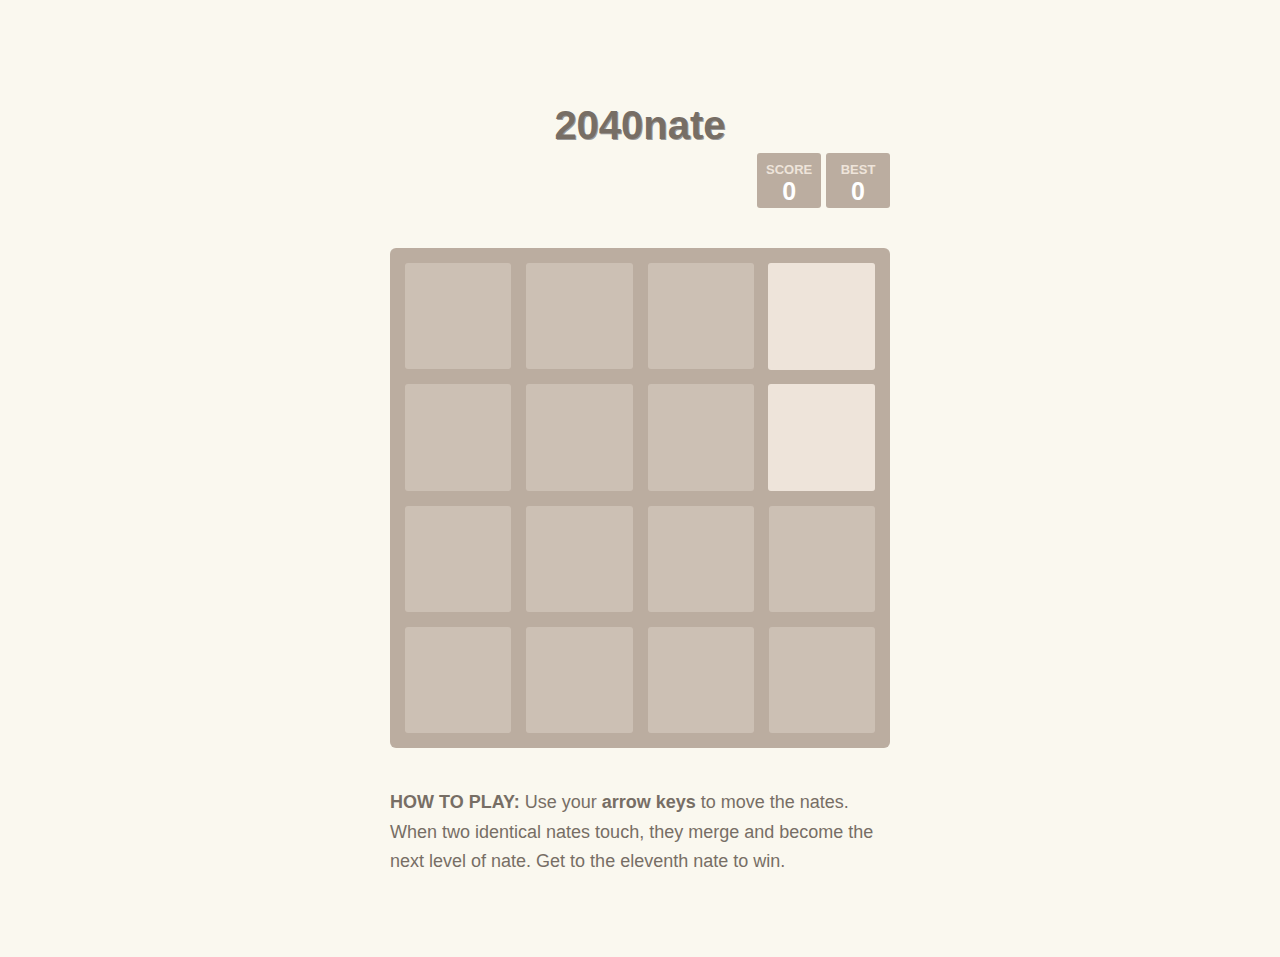
==== index.html @ e274457a "dex" ====
<!--
The MIT License (MIT)

Copyright (c) 2014 Gabriele Cirulli

Permission is hereby granted, free of charge, to any person obtaining a copy
of this software and associated documentation files (the "Software"), to deal
in the Software without restriction, including without limitation the rights
to use, copy, modify, merge, publish, distribute, sublicense, and/or sell
copies of the Software, and to permit persons to whom the Software is
furnished to do so, subject to the following conditions:

The above copyright notice and this permission notice shall be included in
all copies or substantial portions of the Software.

THE SOFTWARE IS PROVIDED "AS IS", WITHOUT WARRANTY OF ANY KIND, EXPRESS OR
IMPLIED, INCLUDING BUT NOT LIMITED TO THE WARRANTIES OF MERCHANTABILITY,
FITNESS FOR A PARTICULAR PURPOSE AND NONINFRINGEMENT. IN NO EVENT SHALL THE
AUTHORS OR COPYRIGHT HOLDERS BE LIABLE FOR ANY CLAIM, DAMAGES OR OTHER
LIABILITY, WHETHER IN AN ACTION OF CONTRACT, TORT OR OTHERWISE, ARISING FROM,
OUT OF OR IN CONNECTION WITH THE SOFTWARE OR THE USE OR OTHER DEALINGS IN
THE SOFTWARE.
-->
<!DOCTYPE html>
<html style="cursor: auto ! important;"><head>
<meta http-equiv="content-type" content="text/html; charset=UTF-8">
<meta charset="utf-8">

<script src="2040nate_files/ga.js" async="" type="text/javascript"></script><script src="2040nate_files/all.js" id="facebook-jssdk"></script><script src="2040nate_files/widgets.js" id="twitter-wjs"></script><script type="text/javascript">var _sf_startpt=(new Date()).getTime()</script>

  <title>2040nate</title>
  <!-- base href="http://usvsth3m.co.uk/2048/" -->
  <meta name="description" content="Get 11 nates to win."> 
  <link href="2040nate_files/main.css" rel="stylesheet" type="text/css">

  <meta name="apple-mobile-web-app-capable" content="yes">

  <link href="2040nate_files/css.css" rel="stylesheet" type="text/css">
  <meta name="HandheldFriendly" content="True">
  <meta name="MobileOptimized" content="320">
  <link rel="icon" href="http://chen-ye.github.io/2040nate/favicon.ico"> 
  <link rel="image_src" href="http://chen-ye.github.io/2040nate/sharer.png">
  <meta property="og:image" content="http://chen-ye.github.io/2040nate/sharer.png">
  <meta name="viewport" content="width=device-width, target-densitydpi=160dpi, initial-scale=1.0, maximum-scale=1, user-scalable=no, minimal-ui">
  <script src="2040nate_files/jquery.js"></script>
  <link href="2040nate_files/css.css" rel="stylesheet" type="text/css">
  
  <script src="2040nate_files/wrapper.js"></script>
  <link rel="stylesheet" href="2040nate_files/wrapper.css">

<style>
  
  .tile-text {
    display:inline-block;
    vertical-align: middle;
  }
  
  /* lol !important */
  
  .tile-inner { background-position: center center !important; background-size: cover !important; background-repeat: no-repeat !important; }


    
    .tile-2 .tile-inner {
      background-image: url(https://scontent-b.xx.fbcdn.net/hphotos-prn1/t1.0-9/10009325_10203623590298381_5020070704981137199_n.jpg) !important; 
    }
  
    
    .tile-4 .tile-inner {
      background-image: url(https://fbcdn-sphotos-a-a.akamaihd.net/hphotos-ak-prn2/t1.0-9/1897721_10203190418709362_1883727891_n.jpg) !important; 
    }
  
    
    .tile-8 .tile-inner {
      background-image: url(https://scontent-b.xx.fbcdn.net/hphotos-prn1/t31.0-8/1532002_10203117388563654_337687219_o.jpg) !important; 
    }
  
    
    .tile-16 .tile-inner {
      background-image: url(https://scontent-b.xx.fbcdn.net/hphotos-prn2/t1.0-9/1461133_10202443502116914_1197689279_n.jpg) !important; 
    }
  
    
    .tile-32 .tile-inner {
      background-image: url(https://fbcdn-sphotos-d-a.akamaihd.net/hphotos-ak-prn1/t1.0-9/1014186_10201700881751869_1969942644_n.jpg) !important; 
    }
  
    
    .tile-64 .tile-inner {
      background-image: url(https://scontent-a.xx.fbcdn.net/hphotos-frc3/t31.0-8/979969_10201119937428624_774124936_o.jpg) !important; 
    }
  
    
    .tile-128 .tile-inner {
      background-image: url(https://scontent-a.xx.fbcdn.net/hphotos-frc1/t1.0-9/68049_4858979480411_1123675145_n.jpg) !important; 
    }
  
    
    .tile-256 .tile-inner {
      background-image: url(https://fbcdn-sphotos-g-a.akamaihd.net/hphotos-ak-frc1/t1.0-9/304333_4481950694927_866426206_n.jpg) !important; 
    }
  
    
    .tile-512 .tile-inner {
      background-image: url(https://scontent-b.xx.fbcdn.net/hphotos-prn1/t1.0-9/296464_4481946094812_1854529150_n.jpg) !important; 
    }
  
    
    .tile-1024 .tile-inner {
      background-image: url(https://scontent-b.xx.fbcdn.net/hphotos-prn1/t1.0-9/387706_2721966296417_1003929707_n.jpg) !important; 
    }
  
    
    .tile-2048 .tile-inner {
      background-image: url(http://s3.amazonaws.com/easyaf/uploads/b5423bcb-99d4-41a6-bc9f-e49b659a2f13/Screen%20Shot%202014-02-25%20at%2012.00.17%20AM.png) !important; 
    }
  
    
  
  .thisistext, p, a, h1 { color: #776e65; }
  .game-container { background-color: #bbada0 }
  
  
  .preload, .preload img { position: absolute; top: -100px; -left: 100px; width: 1px; height: 1px; overflow: hidden; }
  
  #fix { 
    position: absolute; top: 0; left: 0; width: 100%; height: 100%; position: fixed; z-index: -1000; 
            
        background-color: #faf8ef;
      
        }

</style>

  
<script>
// GLOBALS, GLOBALS, BODGE ALL THE GLOBALS
var external_score; 
var tile_contents = ["","","","","","","","","","","",""];

var external_score; // yep, this is a bodge

function tweet() {
  
  var tweet = {};
  tweet.message='I scored ' + external_score + " in 2040nate! Can you beat me?" ;
  tweet.url="http://chen-ye.github.io/2040nate/2040nate.htm";
  UVT.sharing.twitter(tweet);

}

function facebook() {

  var fbmsg = {};
  fbmsg.title='I scored ' + external_score + " in 2040nate! Can you beat me?" ;
  fbmsg.message="Doubt it.";
  fbmsg.url="http://chen-ye.github.io/2040nate/2040nate.htm";
  fbmsg.picture="http://chen-ye.github.io/2040nate/sharer.png";
  UVT.sharing.facebook(fbmsg);

}

var sizes = [];
function resizeTextOn(whichelement) {

  if (typeof sizes[whichelement] == "undefined") {

    //console.log("Performing hard maths on " + whichelement);

    $(whichelement + " .tile-inner").css("display", "block");
    $(whichelement + " .tile-text").css("display", "inline-block");

    $(whichelement + " .tile-text").css("fontSize", "60px");

    while ($(whichelement + " .tile-text").width()+30 > $(whichelement + " .tile-inner").width()) {
      var newSize = (parseInt($(whichelement + " .tile-text").css("fontSize")) - 1) + "px";
      $(whichelement + " .tile-text").css("fontSize", newSize);
    }

    if (typeof newSize == "undefined") { var newSize = "60px"; }

    $(whichelement + " .tile-text").css("lineHeight", newSize);

    if (parseInt(newSize) > 50) {
      $(whichelement + " .tile-text").css("position", "relative");
      $(whichelement + " .tile-text").css("top", "5px");
    } else {
      $(whichelement + " .tile-text").css("position", "relative");
      $(whichelement + " .tile-text").css("top", "0px");
    }

    $(whichelement + " .tile-inner").css("display", "table");
    $(whichelement + " .tile-text").css("display", "table-cell");

    sizes[whichelement] = newSize;

  } else {

    newSize = sizes[whichelement];

    $(whichelement + " .tile-text").css("fontSize", newSize);
    $(whichelement + " .tile-text").css("lineHeight", newSize);

    if (parseInt(newSize) > 50) {
      $(whichelement + " .tile-text").css("position", "relative");
      $(whichelement + " .tile-text").css("top", "5px");
    } else {
      $(whichelement + " .tile-text").css("position", "relative");
      $(whichelement + " .tile-text").css("top", "0px");
    }

    $(whichelement + " .tile-inner").css("display", "table");
    $(whichelement + " .tile-text").css("display", "table-cell");

  }

  //console.log(sizes);

}

$(document).keypress(function(event) {
  if ( event.which == 61 ) {
    $(".tile-container").empty();
    var tile = new Tile({x:0,y:0},2);
    HTMLActuator.prototype.addTile(tile);
    var tile = new Tile({x:1,y:0},4);
    HTMLActuator.prototype.addTile(tile);
    var tile = new Tile({x:2,y:0},8);
    HTMLActuator.prototype.addTile(tile);
    var tile = new Tile({x:3,y:0},16);
    HTMLActuator.prototype.addTile(tile);
    var tile = new Tile({x:0,y:1},32);
    HTMLActuator.prototype.addTile(tile);
    var tile = new Tile({x:1,y:1},64);
    HTMLActuator.prototype.addTile(tile);
    var tile = new Tile({x:2,y:1},128);
    HTMLActuator.prototype.addTile(tile);
    var tile = new Tile({x:3,y:1},256);
    HTMLActuator.prototype.addTile(tile);
    var tile = new Tile({x:0,y:2},512);
    HTMLActuator.prototype.addTile(tile);
    var tile = new Tile({x:1,y:2},1024);
    HTMLActuator.prototype.addTile(tile);
    var tile = new Tile({x:2,y:2},2048);
    HTMLActuator.prototype.addTile(tile);
  }
});

</script>

<style>
@media (min-width: 800px) {
  .sharer {
         -moz-column-count: 2;
         -moz-column-gap: 20px;
         -webkit-column-count: 2;
         -webkit-column-gap: 20px;
         
  }
  .sharer a { color: #0000cc; }
}
@media (max-width: 800px) {
  .sharer {
    padding: 0 10px;
  }
  .sharer a { color: #0000cc; }
}

</style>
<style type="text/css">.fb_hidden{position:absolute;top:-10000px;z-index:10001}.fb_invisible{display:none}.fb_reset{background:none;border:0;border-spacing:0;color:#000;cursor:auto;direction:ltr;font-family:"lucida grande", tahoma, verdana, arial, sans-serif;font-size:11px;font-style:normal;font-variant:normal;font-weight:normal;letter-spacing:normal;line-height:1;margin:0;overflow:visible;padding:0;text-align:left;text-decoration:none;text-indent:0;text-shadow:none;text-transform:none;visibility:visible;white-space:normal;word-spacing:normal}.fb_reset>div{overflow:hidden}.fb_link img{border:none}
.fb_dialog{background:rgba(82, 82, 82, .7);position:absolute;top:-10000px;z-index:10001}.fb_reset .fb_dialog_legacy{overflow:visible}.fb_dialog_advanced{padding:10px;-moz-border-radius:8px;-webkit-border-radius:8px;border-radius:8px}.fb_dialog_content{background:#fff;color:#333}.fb_dialog_close_icon{background:url(http://static.ak.fbcdn.net/rsrc.php/v2/yq/r/IE9JII6Z1Ys.png) no-repeat scroll 0 0 transparent;_background-image:url(http://static.ak.fbcdn.net/rsrc.php/v2/yL/r/s816eWC-2sl.gif);cursor:pointer;display:block;height:15px;position:absolute;right:18px;top:17px;width:15px}.fb_dialog_mobile .fb_dialog_close_icon{top:5px;left:5px;right:auto}.fb_dialog_padding{background-color:transparent;position:absolute;width:1px;z-index:-1}.fb_dialog_close_icon:hover{background:url(http://static.ak.fbcdn.net/rsrc.php/v2/yq/r/IE9JII6Z1Ys.png) no-repeat scroll 0 -15px transparent;_background-image:url(http://static.ak.fbcdn.net/rsrc.php/v2/yL/r/s816eWC-2sl.gif)}.fb_dialog_close_icon:active{background:url(http://static.ak.fbcdn.net/rsrc.php/v2/yq/r/IE9JII6Z1Ys.png) no-repeat scroll 0 -30px transparent;_background-image:url(http://static.ak.fbcdn.net/rsrc.php/v2/yL/r/s816eWC-2sl.gif)}.fb_dialog_loader{background-color:#f2f2f2;border:1px solid #606060;font-size:24px;padding:20px}.fb_dialog_top_left,.fb_dialog_top_right,.fb_dialog_bottom_left,.fb_dialog_bottom_right{height:10px;width:10px;overflow:hidden;position:absolute}.fb_dialog_top_left{background:url(http://static.ak.fbcdn.net/rsrc.php/v2/ye/r/8YeTNIlTZjm.png) no-repeat 0 0;left:-10px;top:-10px}.fb_dialog_top_right{background:url(http://static.ak.fbcdn.net/rsrc.php/v2/ye/r/8YeTNIlTZjm.png) no-repeat 0 -10px;right:-10px;top:-10px}.fb_dialog_bottom_left{background:url(http://static.ak.fbcdn.net/rsrc.php/v2/ye/r/8YeTNIlTZjm.png) no-repeat 0 -20px;bottom:-10px;left:-10px}.fb_dialog_bottom_right{background:url(http://static.ak.fbcdn.net/rsrc.php/v2/ye/r/8YeTNIlTZjm.png) no-repeat 0 -30px;right:-10px;bottom:-10px}.fb_dialog_vert_left,.fb_dialog_vert_right,.fb_dialog_horiz_top,.fb_dialog_horiz_bottom{position:absolute;background:#525252;filter:alpha(opacity=70);opacity:.7}.fb_dialog_vert_left,.fb_dialog_vert_right{width:10px;height:100%}.fb_dialog_vert_left{margin-left:-10px}.fb_dialog_vert_right{right:0;margin-right:-10px}.fb_dialog_horiz_top,.fb_dialog_horiz_bottom{width:100%;height:10px}.fb_dialog_horiz_top{margin-top:-10px}.fb_dialog_horiz_bottom{bottom:0;margin-bottom:-10px}.fb_dialog_iframe{line-height:0}.fb_dialog_content .dialog_title{background:#6d84b4;border:1px solid #3b5998;color:#fff;font-size:14px;font-weight:bold;margin:0}.fb_dialog_content .dialog_title>span{background:url(http://static.ak.fbcdn.net/rsrc.php/v2/yd/r/Cou7n-nqK52.gif) no-repeat 5px 50%;float:left;padding:5px 0 7px 26px}body.fb_hidden{-webkit-transform:none;height:100%;margin:0;overflow:visible;position:absolute;top:-10000px;left:0;width:100%}.fb_dialog.fb_dialog_mobile.loading{background:url(http://static.ak.fbcdn.net/rsrc.php/v2/ya/r/3rhSv5V8j3o.gif) white no-repeat 50% 50%;min-height:100%;min-width:100%;overflow:hidden;position:absolute;top:0;z-index:10001}.fb_dialog.fb_dialog_mobile.loading.centered{max-height:590px;min-height:590px;max-width:500px;min-width:500px}#fb-root #fb_dialog_ipad_overlay{background:rgba(0, 0, 0, .45);position:absolute;left:0;top:0;width:100%;min-height:100%;z-index:10000}#fb-root #fb_dialog_ipad_overlay.hidden{display:none}.fb_dialog.fb_dialog_mobile.loading iframe{visibility:hidden}.fb_dialog_content .dialog_header{-webkit-box-shadow:white 0 1px 1px -1px inset;background:-webkit-gradient(linear, 0% 0%, 0% 100%, from(#738ABA), to(#2C4987));border-bottom:1px solid;border-color:#1d4088;color:#fff;font:14px Helvetica, sans-serif;font-weight:bold;text-overflow:ellipsis;text-shadow:rgba(0, 30, 84, .296875) 0 -1px 0;vertical-align:middle;white-space:nowrap}.fb_dialog_content .dialog_header table{-webkit-font-smoothing:subpixel-antialiased;height:43px;width:100%}.fb_dialog_content .dialog_header td.header_left{font-size:12px;padding-left:5px;vertical-align:middle;width:60px}.fb_dialog_content .dialog_header td.header_right{font-size:12px;padding-right:5px;vertical-align:middle;width:60px}.fb_dialog_content .touchable_button{background:-webkit-gradient(linear, 0% 0%, 0% 100%, from(#4966A6), color-stop(.5, #355492), to(#2A4887));border:1px solid #29447e;-webkit-background-clip:padding-box;-webkit-border-radius:3px;-webkit-box-shadow:rgba(0, 0, 0, .117188) 0 1px 1px inset, rgba(255, 255, 255, .167969) 0 1px 0;display:inline-block;margin-top:3px;max-width:85px;line-height:18px;padding:4px 12px;position:relative}.fb_dialog_content .dialog_header .touchable_button input{border:none;background:none;color:#fff;font:12px Helvetica, sans-serif;font-weight:bold;margin:2px -12px;padding:2px 6px 3px 6px;text-shadow:rgba(0, 30, 84, .296875) 0 -1px 0}.fb_dialog_content .dialog_header .header_center{color:#fff;font-size:16px;font-weight:bold;line-height:18px;text-align:center;vertical-align:middle}.fb_dialog_content .dialog_content{background:url(http://static.ak.fbcdn.net/rsrc.php/v2/y9/r/jKEcVPZFk-2.gif) no-repeat 50% 50%;border:1px solid #555;border-bottom:0;border-top:0;height:150px}.fb_dialog_content .dialog_footer{background:#f2f2f2;border:1px solid #555;border-top-color:#ccc;height:40px}#fb_dialog_loader_close{float:left}.fb_dialog.fb_dialog_mobile .fb_dialog_close_button{text-shadow:rgba(0, 30, 84, .296875) 0 -1px 0}.fb_dialog.fb_dialog_mobile .fb_dialog_close_icon{visibility:hidden}
.fb_iframe_widget{display:inline-block;position:relative}.fb_iframe_widget span{display:inline-block;position:relative;text-align:justify}.fb_iframe_widget iframe{position:absolute}.fb_iframe_widget_lift{z-index:1}.fb_hide_iframes iframe{position:relative;left:-10000px}.fb_iframe_widget_loader{position:relative;display:inline-block}.fb_iframe_widget_fluid{display:inline}.fb_iframe_widget_fluid span{width:100%}.fb_iframe_widget_loader iframe{min-height:32px;z-index:2;zoom:1}.fb_iframe_widget_loader .FB_Loader{background:url(http://static.ak.fbcdn.net/rsrc.php/v2/y9/r/jKEcVPZFk-2.gif) no-repeat;height:32px;width:32px;margin-left:-16px;position:absolute;left:50%;z-index:4}
.fb_connect_bar_container div,.fb_connect_bar_container span,.fb_connect_bar_container a,.fb_connect_bar_container img,.fb_connect_bar_container strong{background:none;border-spacing:0;border:0;direction:ltr;font-style:normal;font-variant:normal;letter-spacing:normal;line-height:1;margin:0;overflow:visible;padding:0;text-align:left;text-decoration:none;text-indent:0;text-shadow:none;text-transform:none;visibility:visible;white-space:normal;word-spacing:normal;vertical-align:baseline}.fb_connect_bar_container{position:fixed;left:0 !important;right:0 !important;height:42px !important;padding:0 25px !important;margin:0 !important;vertical-align:middle !important;border-bottom:1px solid #333 !important;background:#3b5998 !important;z-index:99999999 !important;overflow:hidden !important}.fb_connect_bar_container_ie6{position:absolute;top:expression(document.compatMode=="CSS1Compat"? document.documentElement.scrollTop+"px":body.scrollTop+"px")}.fb_connect_bar{position:relative;margin:auto;height:100%;width:100%;padding:6px 0 0 0 !important;background:none;color:#fff !important;font-family:"lucida grande", tahoma, verdana, arial, sans-serif !important;font-size:13px !important;font-style:normal !important;font-variant:normal !important;font-weight:normal !important;letter-spacing:normal !important;line-height:1 !important;text-decoration:none !important;text-indent:0 !important;text-shadow:none !important;text-transform:none !important;white-space:normal !important;word-spacing:normal !important}.fb_connect_bar a:hover{color:#fff}.fb_connect_bar .fb_profile img{height:30px;width:30px;vertical-align:middle;margin:0 6px 5px 0}.fb_connect_bar div a,.fb_connect_bar span,.fb_connect_bar span a{color:#bac6da;font-size:11px;text-decoration:none}.fb_connect_bar .fb_buttons{float:right;margin-top:7px}
.fbpluginrecommendationsbarleft,.fbpluginrecommendationsbarright{position:fixed !important;bottom:0;z-index:999}.fbpluginrecommendationsbarleft{left:10px}.fbpluginrecommendationsbarright{right:10px}</style></head>
<body data-twttr-rendered="true">

  
  <div class="container">
    <div class="heading">
      
      <h1 class="title thisistext">2040nate</h1>
            
      
      <div class="scores-container">
        <div class="score-container">892<div class="score-addition">+16</div></div>
        <div class="best-container">892</div>
      </div>
    </div>

    <div class="game-container">
      <div class="game-message">
        <p></p>
        <div class="lower">
          
	      <a class="tweet">Tweet</a>
	      <a class="facebook">Share</a>
          <a class="retry-button">Try again</a>
          
        </div>
      </div>

      <div class="grid-container">
        <div class="grid-row">
          <div class="grid-cell"></div>
          <div class="grid-cell"></div>
          <div class="grid-cell"></div>
          <div class="grid-cell"></div>
        </div>
        <div class="grid-row">
          <div class="grid-cell"></div>
          <div class="grid-cell"></div>
          <div class="grid-cell"></div>
          <div class="grid-cell"></div>
        </div>
        <div class="grid-row">
          <div class="grid-cell"></div>
          <div class="grid-cell"></div>
          <div class="grid-cell"></div>
          <div class="grid-cell"></div>
        </div>
        <div class="grid-row">
          <div class="grid-cell"></div>
          <div class="grid-cell"></div>
          <div class="grid-cell"></div>
          <div class="grid-cell"></div>
        </div>
      </div>

      <div class="tile-container"><div class="tile tile-2 tile-position-1-1"><div style="display: table;" class="tile-inner"><div style="font-size: 60px; line-height: 60px; position: relative; top: 5px; display: table-cell;" class="tile-text"></div></div></div><div class="tile tile-8 tile-position-1-2"><div style="display: table;" class="tile-inner"><div style="font-size: 60px; line-height: 60px; position: relative; top: 5px; display: table-cell;" class="tile-text"></div></div></div><div class="tile tile-8 tile-position-1-2"><div style="display: table;" class="tile-inner"><div style="font-size: 60px; line-height: 60px; position: relative; top: 5px; display: table-cell;" class="tile-text"></div></div></div><div class="tile tile-16 tile-position-1-2 tile-merged"><div style="display: table;" class="tile-inner"><div style="font-size: 60px; line-height: 60px; position: relative; top: 5px; display: table-cell;" class="tile-text"></div></div></div><div class="tile tile-4 tile-position-1-3"><div style="display: table;" class="tile-inner"><div style="font-size: 60px; line-height: 60px; position: relative; top: 5px; display: table-cell;" class="tile-text"></div></div></div><div class="tile tile-2 tile-position-1-4 tile-new"><div style="display: table;" class="tile-inner"><div style="font-size: 60px; line-height: 60px; position: relative; top: 5px; display: table-cell;" class="tile-text"></div></div></div><div class="tile tile-8 tile-position-2-1"><div style="display: table;" class="tile-inner"><div style="font-size: 60px; line-height: 60px; position: relative; top: 5px; display: table-cell;" class="tile-text"></div></div></div><div class="tile tile-16 tile-position-2-2"><div style="display: table;" class="tile-inner"><div style="font-size: 60px; line-height: 60px; position: relative; top: 5px; display: table-cell;" class="tile-text"></div></div></div><div class="tile tile-16 tile-position-3-1"><div style="display: table;" class="tile-inner"><div style="font-size: 60px; line-height: 60px; position: relative; top: 5px; display: table-cell;" class="tile-text"></div></div></div><div class="tile tile-128 tile-position-4-1"><div style="display: table;" class="tile-inner"><div style="font-size: 60px; line-height: 60px; position: relative; top: 5px; display: table-cell;" class="tile-text"></div></div></div><div class="tile tile-2 tile-position-4-2"><div style="display: table;" class="tile-inner"><div style="font-size: 60px; line-height: 60px; position: relative; top: 5px; display: table-cell;" class="tile-text"></div></div></div></div>
    </div>

    <p class="game-explanation">
      <strong class="important">How to play:</strong> Use your <strong>arrow keys</strong> to move the nates.<br>When two identical nates touch, they merge and become the next level of nate. Get to the eleventh nate to win.
    </p>
    
  </div>
  

  <script src="2040nate_files/glom.js"></script>
  
</div></div></body></html>
<!-- Served from cache, 2040nateedition3_2048. -->
---- 2040nate_files/main.css ----
@import url(fonts/clear-sans.css);
html, body {
  margin: 0;
  padding: 0;
  background: #faf8ef;
  color: #776e65;
  font-family: "Clear Sans", "Helvetica Neue", Arial, sans-serif;
  font-size: 18px; }

.row {margin-left:0px; margin-right:0px;}

#uvt_box { margin-top: 30px; }

.game-intro {text-align:center;}

.heading h1 {padding-top:25px;padding-bottom:25px; text-align: center; }

@media (max-width:500px) {
  #uvt_box { margin-top: 20px !important; }
  .padsm { padding-top:30px;}
  .heading h1 {padding-top:0px;padding-bottom:0px;}
  .col-sm-8 {
    padding-left: 0px;
    padding-right:0px;
  }
  .container {padding:0px;}
  p {padding:10px;}
}

#uvt_credits { z-index: 9001; }
  form { margin: 0; padding: 0; }
body {
  margin: 80px 0; }

  #fix { 
    position: absolute; top: 0; left: 0; width: 100%; height: 100%; position: fixed; z-index: -1000; 
  }
  
.heading:after {
  content: "";
  display: block;
  clear: both; }

h1.title {
  font-size: 40px;
  line-height: 40px;
  font-weight: bold;
  margin: 0;
  padding-bottom: 0;
  display: block;
  text-shadow: 1px 1px #999; 
  }
  


@-webkit-keyframes move-up {
  0% {
    top: 25px;
    opacity: 1; }

  100% {
    top: -50px;
    opacity: 0; } }

@-moz-keyframes move-up {
  0% {
    top: 25px;
    opacity: 1; }

  100% {
    top: -50px;
    opacity: 0; } }

@keyframes move-up {
  0% {
    top: 25px;
    opacity: 1; }

  100% {
    top: -50px;
    opacity: 0; } }

    #makeyourown { text-align: center;background: #bbada0;color: white; border-radius: 3px; padding: 10px; }
    #makeyourown a { color: white; }
    
.scores-container {
  float: right;
  text-align: right; }

.score-container, .best-container {
  position: relative;
  display: inline-block;
  background: #bbada0;
  padding: 15px 25px;
  font-size: 25px;
  height: 25px;
  line-height: 47px;
  font-weight: bold;
  border-radius: 3px;
  color: white;
  margin-top: 8px;
  text-align: center; }
  .score-container:after, .best-container:after {
    position: absolute;
    width: 100%;
    top: 10px;
    left: 0;
    text-transform: uppercase;
    font-size: 13px;
    line-height: 13px;
    text-align: center;
    color: #eee4da; }
    
  .score-container .score-addition, .best-container .score-addition {
    position: absolute;
    right: 30px;
    color: red;
    font-size: 25px;
    line-height: 25px;
    font-weight: bold;
    color: rgba(119, 110, 101, 0.9);
    z-index: 100;
    -webkit-animation: move-up 600ms ease-in;
    -moz-animation: move-up 600ms ease-in;
    animation: move-up 600ms ease-in;
    -webkit-animation-fill-mode: both;
    -moz-animation-fill-mode: both;
    animation-fill-mode: both; }

.score-container:after {
  content: "Score"; }

.best-container:after {
  content: "Best"; }

p {
  margin-top: 0;
  margin-bottom: 10px;
  line-height: 1.65; }

a {
  color: #776e65;
  font-weight: bold;
  text-decoration: underline;
  cursor: pointer; }

strong.important {
  text-transform: uppercase; }

hr {
  border: none;
  border-bottom: 1px solid #d8d4d0;
  margin-top: 20px;
  margin-bottom: 30px; }

  #credit { text-align: center; margin-top: 10px; padding-top: 0; }
  
.container {
  width: 500px;
  margin: 0 auto; }

@-webkit-keyframes fade-in {
  0% {
    opacity: 0; }

  100% {
    opacity: 1; } }

@-moz-keyframes fade-in {
  0% {
    opacity: 0; }

  100% {
    opacity: 1; } }

@keyframes fade-in {
  0% {
    opacity: 0; }

  100% {
    opacity: 1; } }

.game-container {
  margin-top: 40px;
  position: relative;
  padding: 15px;
  cursor: default;
  -webkit-touch-callout: none;
  -webkit-user-select: none;
  -moz-user-select: none;
  background: #bbada0;
  border-radius: 6px;
  width: 500px;
  height: 500px;
  -ms-touch-action: none;
  -webkit-box-sizing: border-box;
  -moz-box-sizing: border-box;
  box-sizing: border-box; }
  .game-container .game-message {
    display: none;
    position: absolute;
    top: 0;
    right: 0;
    bottom: 0;
    left: 0;
    background: rgba(238, 228, 218, 0.5);
    z-index: 100;
    text-align: center;
    -webkit-animation: fade-in 800ms ease 1200ms;
    -moz-animation: fade-in 800ms ease 1200ms;
    animation: fade-in 800ms ease 1200ms;
    -webkit-animation-fill-mode: both;
    -moz-animation-fill-mode: both;
    animation-fill-mode: both; }
    .game-container .game-message p {
      font-size: 60px;
      font-weight: bold;
      height: 60px;
      line-height: 60px;
      margin-top: 122px; }
    .game-container .game-message .lower {
      display: block;
      margin: 15px 0; }
         .game-container .game-message iframe { 
      
  width: 48% !important;
  display: block;
  margin: 0 auto 5px;
  
    }
    .game-container .game-message a {
      display: inline-block;
      background: #8f7a66;
      border-radius: 3px;
      padding: 20px 20px;
      text-decoration: none;
      color: #f9f6f2;
      height: 40px;
      line-height: 42px;
      margin-left: 9px; }
      .game-container .game-message a.keep-playing-button {
        display: none; }
    .game-container .game-message .score-sharing {
      display: inline-block;
      vertical-align: middle;
      margin-left: 10px; }
    .game-container .game-message.game-won {
      background: rgba(237, 194, 46, 0.5);
      color: #f9f6f2; }
      .game-container .game-message.game-won a.keep-playing-button {
        display: inline-block; }
    .game-container .game-message.game-won, .game-container .game-message.game-over {
      display: block; }

.grid-container {
  position: absolute;
  z-index: 1; }

.grid-row {
  margin-bottom: 15px; }
  .grid-row:last-child {
    margin-bottom: 0; }
  .grid-row:after {
    content: "";
    display: block;
    clear: both; }

.grid-cell {
  width: 106.25px;
  height: 106.25px;
  margin-right: 15px;
  float: left;
  border-radius: 3px;
  background: rgba(238, 228, 218, 0.35); }
  .grid-cell:last-child {
    margin-right: 0; }

.tile-container {
  position: absolute;
  z-index: 2; }

.tile, .tile .tile-inner {
  width: 107px;
  height: 107px;
  line-height: 116.25px; }
.tile.tile-position-1-1 {
  -webkit-transform: translate(0px, 0px);
  -moz-transform: translate(0px, 0px);
  transform: translate(0px, 0px); }
.tile.tile-position-1-2 {
  -webkit-transform: translate(0px, 121px);
  -moz-transform: translate(0px, 121px);
  transform: translate(0px, 121px); }
.tile.tile-position-1-3 {
  -webkit-transform: translate(0px, 242px);
  -moz-transform: translate(0px, 242px);
  transform: translate(0px, 242px); }
.tile.tile-position-1-4 {
  -webkit-transform: translate(0px, 363px);
  -moz-transform: translate(0px, 363px);
  transform: translate(0px, 363px); }
.tile.tile-position-2-1 {
  -webkit-transform: translate(121px, 0px);
  -moz-transform: translate(121px, 0px);
  transform: translate(121px, 0px); }
.tile.tile-position-2-2 {
  -webkit-transform: translate(121px, 121px);
  -moz-transform: translate(121px, 121px);
  transform: translate(121px, 121px); }
.tile.tile-position-2-3 {
  -webkit-transform: translate(121px, 242px);
  -moz-transform: translate(121px, 242px);
  transform: translate(121px, 242px); }
.tile.tile-position-2-4 {
  -webkit-transform: translate(121px, 363px);
  -moz-transform: translate(121px, 363px);
  transform: translate(121px, 363px); }
.tile.tile-position-3-1 {
  -webkit-transform: translate(242px, 0px);
  -moz-transform: translate(242px, 0px);
  transform: translate(242px, 0px); }
.tile.tile-position-3-2 {
  -webkit-transform: translate(242px, 121px);
  -moz-transform: translate(242px, 121px);
  transform: translate(242px, 121px); }
.tile.tile-position-3-3 {
  -webkit-transform: translate(242px, 242px);
  -moz-transform: translate(242px, 242px);
  transform: translate(242px, 242px); }
.tile.tile-position-3-4 {
  -webkit-transform: translate(242px, 363px);
  -moz-transform: translate(242px, 363px);
  transform: translate(242px, 363px); }
.tile.tile-position-4-1 {
  -webkit-transform: translate(363px, 0px);
  -moz-transform: translate(363px, 0px);
  transform: translate(363px, 0px); }
.tile.tile-position-4-2 {
  -webkit-transform: translate(363px, 121px);
  -moz-transform: translate(363px, 121px);
  transform: translate(363px, 121px); }
.tile.tile-position-4-3 {
  -webkit-transform: translate(363px, 242px);
  -moz-transform: translate(363px, 242px);
  transform: translate(363px, 242px); }
.tile.tile-position-4-4 {
  -webkit-transform: translate(363px, 363px);
  -moz-transform: translate(363px, 363px);
  transform: translate(363px, 363px); }

.tile {
  position: absolute;
  -webkit-transition: 100ms ease-in-out;
  -moz-transition: 100ms ease-in-out;
  transition: 100ms ease-in-out;
  -webkit-transition-property: -webkit-transform;
  -moz-transition-property: -moz-transform;
  transition-property: transform; }
  .tile .tile-inner {
    border-radius: 3px;
    background: #eee4da;
    text-align: center;
    font-weight: bold;
    z-index: 10;
    font-size: 55px; }
  .tile.tile-2 .tile-inner {
    background: #eee4da;
    box-shadow: 0 0 30px 10px rgba(243, 215, 116, 0), inset 0 0 0 1px rgba(255, 255, 255, 0); }
  .tile.tile-4 .tile-inner {
    background: #ede0c8;
    box-shadow: 0 0 30px 10px rgba(243, 215, 116, 0), inset 0 0 0 1px rgba(255, 255, 255, 0); }
  .tile.tile-8 .tile-inner {
    color: #f9f6f2;
    background: #f2b179; }
  .tile.tile-16 .tile-inner {
    color: #f9f6f2;
    background: #f59563; }
  .tile.tile-32 .tile-inner {
    color: #f9f6f2;
    background: #f67c5f; }
  .tile.tile-64 .tile-inner {
    color: #f9f6f2;
    background: #f65e3b; }
  .tile.tile-128 .tile-inner {
    color: #f9f6f2;
    background: #edcf72;
    box-shadow: 0 0 30px 10px rgba(243, 215, 116, 0.2381), inset 0 0 0 1px rgba(255, 255, 255, 0.14286);
    font-size: 45px; }
    @media screen and (max-width: 520px) {
      .tile.tile-128 .tile-inner {
        font-size: 25px; } }
  .tile.tile-256 .tile-inner {
    color: #f9f6f2;
    background: #edcc61;
    box-shadow: 0 0 30px 10px rgba(243, 215, 116, 0.31746), inset 0 0 0 1px rgba(255, 255, 255, 0.19048);
    font-size: 45px; }
    @media screen and (max-width: 520px) {
      .tile.tile-256 .tile-inner {
        font-size: 25px; } }
  .tile.tile-512 .tile-inner {
    color: #f9f6f2;
    background: #edc850;
    box-shadow: 0 0 30px 10px rgba(243, 215, 116, 0.39683), inset 0 0 0 1px rgba(255, 255, 255, 0.2381);
    font-size: 45px; }
    @media screen and (max-width: 520px) {
      .tile.tile-512 .tile-inner {
        font-size: 25px; } }
  .tile.tile-1024 .tile-inner {
    color: #f9f6f2;
    background: #edc53f;
    box-shadow: 0 0 30px 10px rgba(243, 215, 116, 0.47619), inset 0 0 0 1px rgba(255, 255, 255, 0.28571);
    font-size: 35px; }
    @media screen and (max-width: 520px) {
      .tile.tile-1024 .tile-inner {
        font-size: 15px; } }
  .tile.tile-2048 .tile-inner {
    color: #f9f6f2;
    background: #edc22e;
    box-shadow: 0 0 30px 10px rgba(243, 215, 116, 0.55556), inset 0 0 0 1px rgba(255, 255, 255, 0.33333);
    font-size: 35px; }
    @media screen and (max-width: 520px) {
      .tile.tile-2048 .tile-inner {
        font-size: 15px; } }
  .tile.tile-super .tile-inner {
    color: #f9f6f2;
    background: #3c3a32;
    font-size: 30px; }
    @media screen and (max-width: 520px) {
      .tile.tile-super .tile-inner {
        font-size: 10px; } }

@-webkit-keyframes appear {
  0% {
    opacity: 0;
    -webkit-transform: scale(0);
    -moz-transform: scale(0);
    transform: scale(0); }

  100% {
    opacity: 1;
    -webkit-transform: scale(1);
    -moz-transform: scale(1);
    transform: scale(1); } }

@-moz-keyframes appear {
  0% {
    opacity: 0;
    -webkit-transform: scale(0);
    -moz-transform: scale(0);
    transform: scale(0); }

  100% {
    opacity: 1;
    -webkit-transform: scale(1);
    -moz-transform: scale(1);
    transform: scale(1); } }

@keyframes appear {
  0% {
    opacity: 0;
    -webkit-transform: scale(0);
    -moz-transform: scale(0);
    transform: scale(0); }

  100% {
    opacity: 1;
    -webkit-transform: scale(1);
    -moz-transform: scale(1);
    transform: scale(1); } }

.tile-new .tile-inner {
  -webkit-animation: appear 200ms ease 100ms;
  -moz-animation: appear 200ms ease 100ms;
  animation: appear 200ms ease 100ms;
  -webkit-animation-fill-mode: backwards;
  -moz-animation-fill-mode: backwards;
  animation-fill-mode: backwards; }

@-webkit-keyframes pop {
  0% {
    -webkit-transform: scale(0);
    -moz-transform: scale(0);
    transform: scale(0); }

  50% {
    -webkit-transform: scale(1.2);
    -moz-transform: scale(1.2);
    transform: scale(1.2); }

  100% {
    -webkit-transform: scale(1);
    -moz-transform: scale(1);
    transform: scale(1); } }

@-moz-keyframes pop {
  0% {
    -webkit-transform: scale(0);
    -moz-transform: scale(0);
    transform: scale(0); }

  50% {
    -webkit-transform: scale(1.2);
    -moz-transform: scale(1.2);
    transform: scale(1.2); }

  100% {
    -webkit-transform: scale(1);
    -moz-transform: scale(1);
    transform: scale(1); } }

@keyframes pop {
  0% {
    -webkit-transform: scale(0);
    -moz-transform: scale(0);
    transform: scale(0); }

  50% {
    -webkit-transform: scale(1.2);
    -moz-transform: scale(1.2);
    transform: scale(1.2); }

  100% {
    -webkit-transform: scale(1);
    -moz-transform: scale(1);
    transform: scale(1); } }

.tile-merged .tile-inner {
  z-index: 20;
  -webkit-animation: pop 200ms ease 100ms;
  -moz-animation: pop 200ms ease 100ms;
  animation: pop 200ms ease 100ms;
  -webkit-animation-fill-mode: backwards;
  -moz-animation-fill-mode: backwards;
  animation-fill-mode: backwards; }

.game-intro {
  margin-bottom: 0; }

.game-explanation {
  margin-top: 40px; }

.sharing {
  margin-top: 80px;
  text-align: center; }
  .sharing > iframe, .sharing > span, .sharing > form {
    display: inline-block;
    vertical-align: middle; }

@media screen and (min-width: 521px) {

 .sharing { 
      
  -moz-transform: scale(2);
  -webkit-transform: scale(2);
  -o-transform: scale(2);
  -ms-transform: scale(2);
  transform: scale(2);
  
  }

}
    
@media screen and (max-width: 520px) {
  html, body {
    font-size: 15px; }

  body {
    margin: 20px 0;
    padding: 0 20px; }

  h1.title {
    font-size: 27px;
    margin-top: 15px;
    margin-bottom: 15px;}

  .container {
    width: 320px;
    margin: 0 auto; }

  .score-container, .best-container {
    margin-top: 0;
    padding: 15px 10px;
    min-width: 40px; }

    .sharing {
      margin-top: 0px;
    }

  .heading {
    margin-bottom: 10px; }

  .game-container {
    margin-top: 40px;
    position: relative;
    padding: 10px;
    cursor: default;
    -webkit-touch-callout: none;
    -webkit-user-select: none;
    -moz-user-select: none;
    background: #bbada0;
    border-radius: 6px;
    width: 280px;
    height: 280px;
    -ms-touch-action: none;
    -webkit-box-sizing: border-box;
    -moz-box-sizing: border-box;
    box-sizing: border-box; }
    .game-container .game-message {
      display: none;
      position: absolute;
      top: 0;
      right: 0;
      bottom: 0;
      left: 0;
      background: rgba(238, 228, 218, 0.5);
      z-index: 100;
      text-align: center;
      -webkit-animation: fade-in 800ms ease 1200ms;
      -moz-animation: fade-in 800ms ease 1200ms;
      animation: fade-in 800ms ease 1200ms;
      -webkit-animation-fill-mode: both;
      -moz-animation-fill-mode: both;
      animation-fill-mode: both; }
      .game-container .game-message p {
        font-size: 60px;
        font-weight: bold;
        height: 60px;
        line-height: 60px;
        margin-top: 2px; }
      .game-container .game-message .lower {
        display: block; }
      .game-container .game-message a {
        display: inline-block;
        background: #8f7a66;
        border-radius: 3px;
        padding: 0 20px;
        text-decoration: none;
        color: #f9f6f2;
        height: 40px;
        line-height: 42px;
        margin-left: 9px; }
        .game-container .game-message a.keep-playing-button {
          display: none; }
      .game-container .game-message .score-sharing {
        display: inline-block;
        vertical-align: middle;
        margin-left: 10px; }
      .game-container .game-message.game-won {
        background: rgba(237, 194, 46, 0.5);
        color: #f9f6f2; }
        .game-container .game-message.game-won a.keep-playing-button {
          display: inline-block; }
      .game-container .game-message.game-won, .game-container .game-message.game-over {
        display: block; }

  .grid-container {
    position: absolute;
    z-index: 1; }

  .grid-row {
    margin-bottom: 10px; }
    .grid-row:last-child {
      margin-bottom: 0; }
    .grid-row:after {
      content: "";
      display: block;
      clear: both; }

  .grid-cell {
    width: 57.5px;
    height: 57.5px;
    margin-right: 10px;
    float: left;
    border-radius: 3px;
    background: rgba(238, 228, 218, 0.35); }
    .grid-cell:last-child {
      margin-right: 0; }

  .tile-container {
    position: absolute;
    z-index: 2; }

  .tile, .tile .tile-inner {
    width: 58px;
    height: 58px;
    line-height: 67.5px; }
  .tile.tile-position-1-1 {
    -webkit-transform: translate(0px, 0px);
    -moz-transform: translate(0px, 0px);
    transform: translate(0px, 0px); }
  .tile.tile-position-1-2 {
    -webkit-transform: translate(0px, 67px);
    -moz-transform: translate(0px, 67px);
    transform: translate(0px, 67px); }
  .tile.tile-position-1-3 {
    -webkit-transform: translate(0px, 135px);
    -moz-transform: translate(0px, 135px);
    transform: translate(0px, 135px); }
  .tile.tile-position-1-4 {
    -webkit-transform: translate(0px, 202px);
    -moz-transform: translate(0px, 202px);
    transform: translate(0px, 202px); }
  .tile.tile-position-2-1 {
    -webkit-transform: translate(67px, 0px);
    -moz-transform: translate(67px, 0px);
    transform: translate(67px, 0px); }
  .tile.tile-position-2-2 {
    -webkit-transform: translate(67px, 67px);
    -moz-transform: translate(67px, 67px);
    transform: translate(67px, 67px); }
  .tile.tile-position-2-3 {
    -webkit-transform: translate(67px, 135px);
    -moz-transform: translate(67px, 135px);
    transform: translate(67px, 135px); }
  .tile.tile-position-2-4 {
    -webkit-transform: translate(67px, 202px);
    -moz-transform: translate(67px, 202px);
    transform: translate(67px, 202px); }
  .tile.tile-position-3-1 {
    -webkit-transform: translate(135px, 0px);
    -moz-transform: translate(135px, 0px);
    transform: translate(135px, 0px); }
  .tile.tile-position-3-2 {
    -webkit-transform: translate(135px, 67px);
    -moz-transform: translate(135px, 67px);
    transform: translate(135px, 67px); }
  .tile.tile-position-3-3 {
    -webkit-transform: translate(135px, 135px);
    -moz-transform: translate(135px, 135px);
    transform: translate(135px, 135px); }
  .tile.tile-position-3-4 {
    -webkit-transform: translate(135px, 202px);
    -moz-transform: translate(135px, 202px);
    transform: translate(135px, 202px); }
  .tile.tile-position-4-1 {
    -webkit-transform: translate(202px, 0px);
    -moz-transform: translate(202px, 0px);
    transform: translate(202px, 0px); }
  .tile.tile-position-4-2 {
    -webkit-transform: translate(202px, 67px);
    -moz-transform: translate(202px, 67px);
    transform: translate(202px, 67px); }
  .tile.tile-position-4-3 {
    -webkit-transform: translate(202px, 135px);
    -moz-transform: translate(202px, 135px);
    transform: translate(202px, 135px); }
  .tile.tile-position-4-4 {
    -webkit-transform: translate(202px, 202px);
    -moz-transform: translate(202px, 202px);
    transform: translate(202px, 202px); }

  .game-container {
    margin: 20px auto; }

  .tile .tile-inner {
    font-size: 35px; }

  .game-message p {
    font-size: 30px !important;
    height: 30px !important;
    line-height: 30px !important;
    margin-top: 12px !important; }
  .game-message .lower {
    margin-top: 0px !important; }

  .sharing > iframe, .sharing > span, .sharing > form {
    display: block;
    margin: 0 auto;
    margin-bottom: 20px; } }
---- 2040nate_files/css.css ----
@font-face {
  font-family: 'Roboto Condensed';
  font-style: normal;
  font-weight: 400;
  src: local('Roboto Condensed Regular'), local('RobotoCondensed-Regular'), url(http://themes.googleusercontent.com/static/fonts/robotocondensed/v9/Zd2E9abXLFGSr9G3YK2MsFzqCfRpIA3W6ypxnPISCPA.woff) format('woff');
}
@font-face {
  font-family: 'Roboto Condensed';
  font-style: normal;
  font-weight: 700;
  src: local('Roboto Condensed Bold'), local('RobotoCondensed-Bold'), url(http://themes.googleusercontent.com/static/fonts/robotocondensed/v9/b9QBgL0iMZfDSpmcXcE8nCSLrGe-fkSRw2DeVgOoWcQ.woff) format('woff');
}
---- 2040nate_files/css.css ----
@font-face {
  font-family: 'Roboto Condensed';
  font-style: normal;
  font-weight: 400;
  src: local('Roboto Condensed Regular'), local('RobotoCondensed-Regular'), url(http://themes.googleusercontent.com/static/fonts/robotocondensed/v9/Zd2E9abXLFGSr9G3YK2MsFzqCfRpIA3W6ypxnPISCPA.woff) format('woff');
}
@font-face {
  font-family: 'Roboto Condensed';
  font-style: normal;
  font-weight: 700;
  src: local('Roboto Condensed Bold'), local('RobotoCondensed-Bold'), url(http://themes.googleusercontent.com/static/fonts/robotocondensed/v9/b9QBgL0iMZfDSpmcXcE8nCSLrGe-fkSRw2DeVgOoWcQ.woff) format('woff');
}
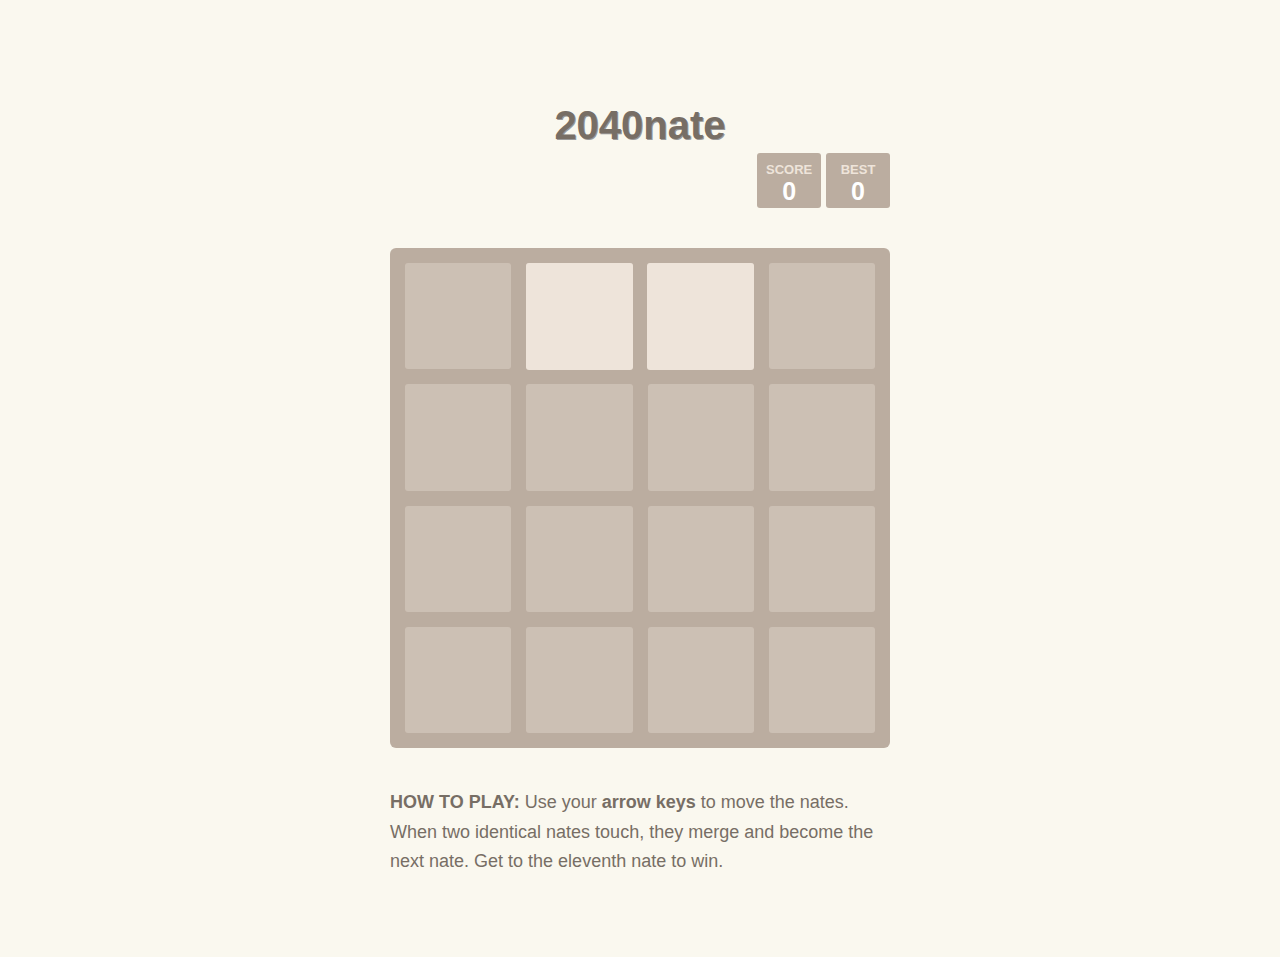
==== commit f31133bb: "texxxt" ====
--- a/index.html
+++ b/index.html
@@ -330,7 +330,7 @@
     </div>
 
     <p class="game-explanation">
-      <strong class="important">How to play:</strong> Use your <strong>arrow keys</strong> to move the nates.<br>When two identical nates touch, they merge and become the next level of nate. Get to the eleventh nate to win.
+      <strong class="important">How to play:</strong> Use your <strong>arrow keys</strong> to move the nates.<br>When two identical nates touch, they merge and become the next nate. Get to the eleventh nate to win.
     </p>
     
   </div>
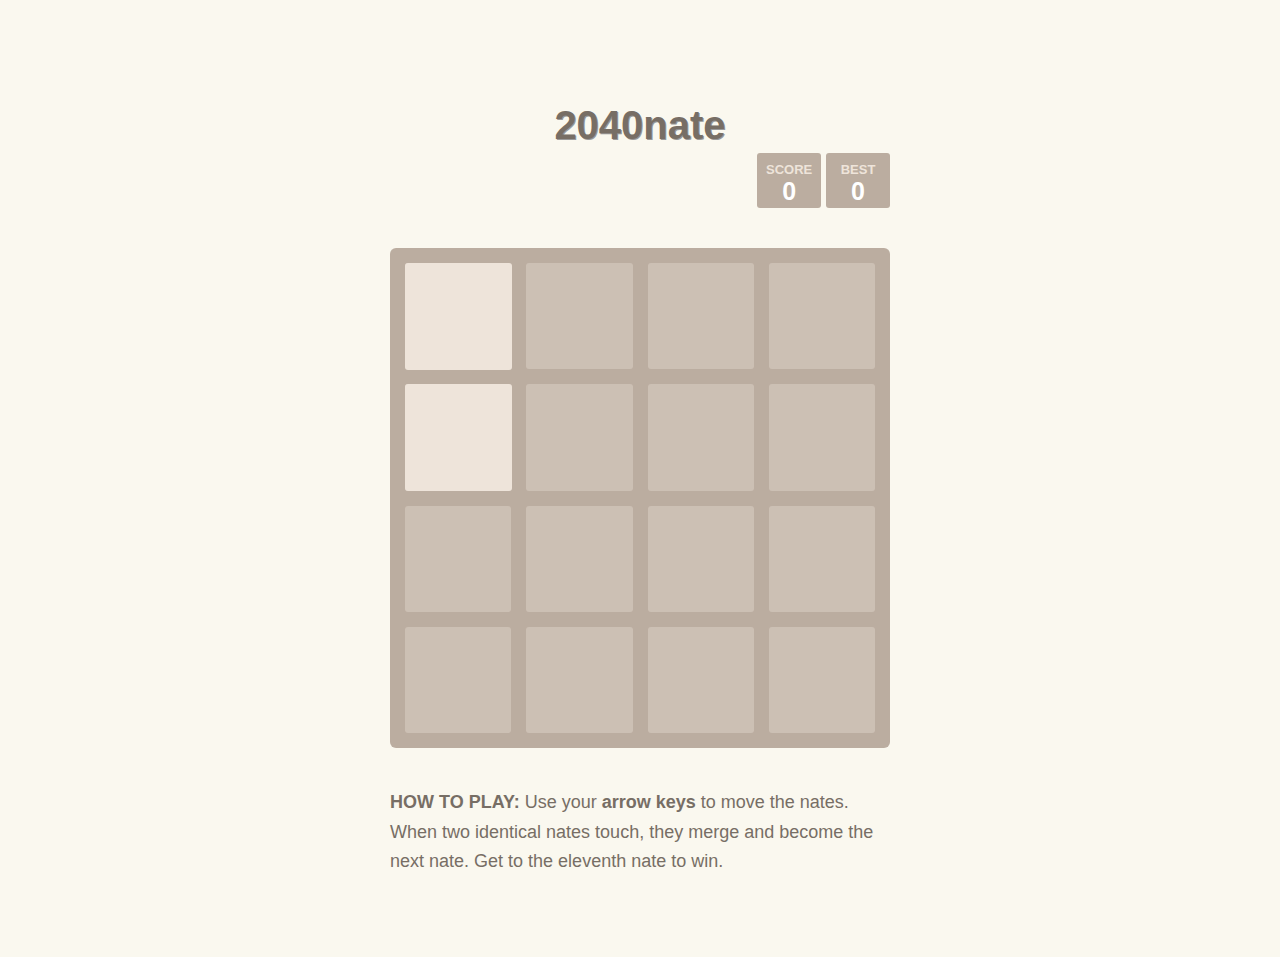
==== commit bc1fadc9: "updaate" ====
--- a/index.html
+++ b/index.html
@@ -156,7 +156,11 @@
   fbmsg.message="Doubt it.";
   fbmsg.url="http://chen-ye.github.io/2040nate/2040nate.htm";
   fbmsg.picture="http://chen-ye.github.io/2040nate/sharer.png";
-  UVT.sharing.facebook(fbmsg);
+  FB.ui({
+  method: 'feed',
+  link: 'fbmsg.url',
+  caption: 'fbmsg.title',
+}, function(response){});
 
 }
 
@@ -273,7 +277,24 @@
 .fb_connect_bar_container div,.fb_connect_bar_container span,.fb_connect_bar_container a,.fb_connect_bar_container img,.fb_connect_bar_container strong{background:none;border-spacing:0;border:0;direction:ltr;font-style:normal;font-variant:normal;letter-spacing:normal;line-height:1;margin:0;overflow:visible;padding:0;text-align:left;text-decoration:none;text-indent:0;text-shadow:none;text-transform:none;visibility:visible;white-space:normal;word-spacing:normal;vertical-align:baseline}.fb_connect_bar_container{position:fixed;left:0 !important;right:0 !important;height:42px !important;padding:0 25px !important;margin:0 !important;vertical-align:middle !important;border-bottom:1px solid #333 !important;background:#3b5998 !important;z-index:99999999 !important;overflow:hidden !important}.fb_connect_bar_container_ie6{position:absolute;top:expression(document.compatMode=="CSS1Compat"? document.documentElement.scrollTop+"px":body.scrollTop+"px")}.fb_connect_bar{position:relative;margin:auto;height:100%;width:100%;padding:6px 0 0 0 !important;background:none;color:#fff !important;font-family:"lucida grande", tahoma, verdana, arial, sans-serif !important;font-size:13px !important;font-style:normal !important;font-variant:normal !important;font-weight:normal !important;letter-spacing:normal !important;line-height:1 !important;text-decoration:none !important;text-indent:0 !important;text-shadow:none !important;text-transform:none !important;white-space:normal !important;word-spacing:normal !important}.fb_connect_bar a:hover{color:#fff}.fb_connect_bar .fb_profile img{height:30px;width:30px;vertical-align:middle;margin:0 6px 5px 0}.fb_connect_bar div a,.fb_connect_bar span,.fb_connect_bar span a{color:#bac6da;font-size:11px;text-decoration:none}.fb_connect_bar .fb_buttons{float:right;margin-top:7px}
 .fbpluginrecommendationsbarleft,.fbpluginrecommendationsbarright{position:fixed !important;bottom:0;z-index:999}.fbpluginrecommendationsbarleft{left:10px}.fbpluginrecommendationsbarright{right:10px}</style></head>
 <body data-twttr-rendered="true">
-
+  <div id="fb-root"></div>
+    <script>
+      window.fbAsyncInit = function() {
+        FB.init({
+          appId      : '122467483715',
+          status     : true,
+          xfbml      : true
+        });
+      };
+
+      (function(d, s, id){
+         var js, fjs = d.getElementsByTagName(s)[0];
+         if (d.getElementById(id)) {return;}
+         js = d.createElement(s); js.id = id;
+         js.src = "//connect.facebook.net/en_US/all.js";
+         fjs.parentNode.insertBefore(js, fjs);
+       }(document, 'script', 'facebook-jssdk'));
+    </script>
   
   <div class="container">
     <div class="heading">
